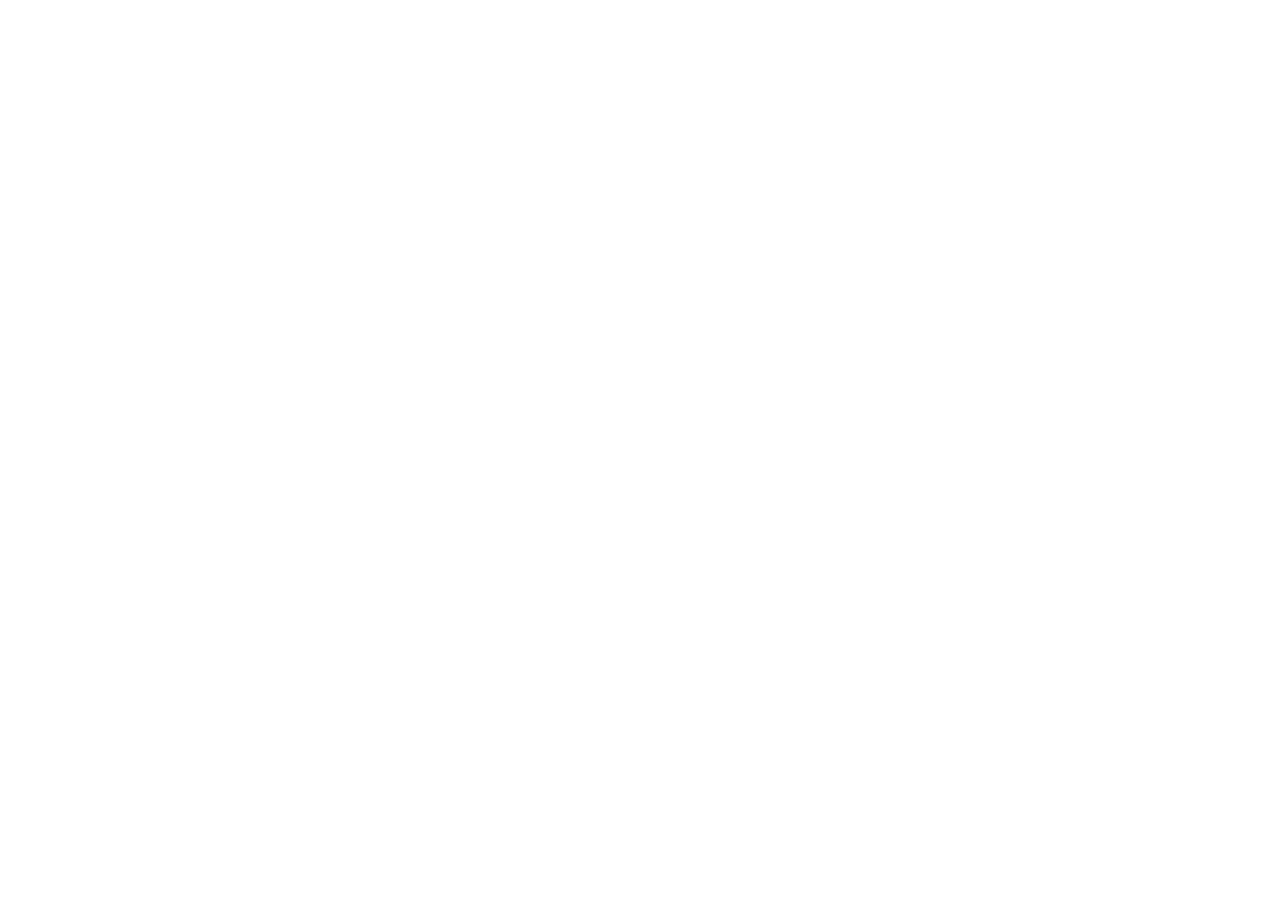
==== index.html @ ac6793e0 "Create index.html" ====
<!doctype html><html lang="zh-CN"><head><meta charset="utf-8"><meta name="viewport" content="width=device-width,initial-scale=1"><title>用户列表 - Momcozy 用户数据平台</title><link rel="stylesheet" href="styles.css"></head><body data-page="users"><div id="app"></div><script src="app.js"></script><script src="interactions.js"></script></body></html>
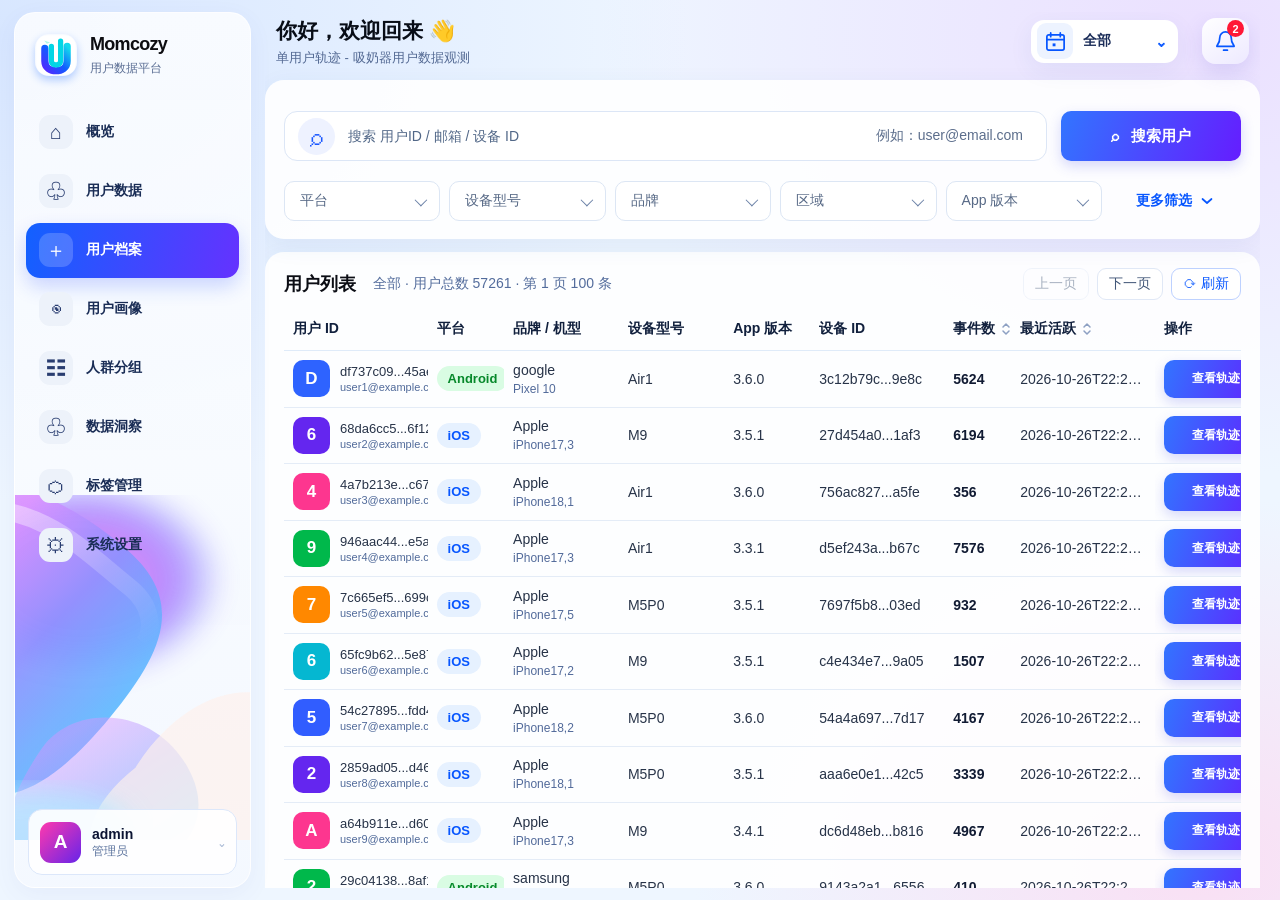
==== commit 926c18d3: "Refresh dashboard assets" ====
--- a/index.html
+++ b/index.html
@@ -1 +1 @@
-<!doctype html><html lang="zh-CN"><head><meta charset="utf-8"><meta name="viewport" content="width=device-width,initial-scale=1"><title>用户列表 - Momcozy 用户数据平台</title><link rel="stylesheet" href="styles.css"></head><body data-page="users"><div id="app"></div><script src="app.js"></script><script src="interactions.js"></script></body></html>
+<!doctype html><html lang="zh-CN"><head><meta charset="utf-8"><meta name="viewport" content="width=device-width,initial-scale=1"><title>用户列表 - Momcozy 用户数据平台</title><link rel="stylesheet" href="styles.css?v=20261124b"></head><body data-page="users"><div id="app"></div><script src="app.js?v=20261124b"></script><script src="interactions.js?v=20261124b"></script></body></html>
--- a/styles.css
+++ b/styles.css
@@ -0,0 +1,122 @@
+:root{--ink:#071545;--muted:#5b6f9d;--blue:#0756ff;--violet:#6625f8;--line:#e1eafb;--soft:#f3f7ff;--white:#fff;--green:#0dbc40;--shadow:0 7px 24px rgba(46,78,160,.07)}*{box-sizing:border-box}html{font-family:Inter,-apple-system,BlinkMacSystemFont,"PingFang SC","Microsoft YaHei",Arial,sans-serif}body{margin:0;color:var(--ink);min-width:1180px;background:radial-gradient(ellipse at 0 4%,#d7e6ff 0,transparent 38%),radial-gradient(ellipse at 94% 4%,#ebe0ff 0,transparent 36%),radial-gradient(ellipse at 94% 96%,#f9dff4 0,transparent 30%),#eef6ff;font-size:14px}button,input,select{font:inherit}button{cursor:pointer}a{color:inherit;text-decoration:none}.app-shell{display:grid;grid-template-columns:238px minmax(0,1fr);gap:12px;min-height:100vh;padding:12px 14px}.sidebar{position:relative;overflow:hidden;background:linear-gradient(180deg,rgba(255,255,255,.79),rgba(246,249,255,.77));border:1px solid rgba(255,255,255,.8);border-radius:21px;min-height:calc(100vh - 24px);display:flex;flex-direction:column;box-shadow:0 7px 25px rgba(80,92,184,.06)}.sidebar-art{position:absolute;bottom:47px;left:-22px;width:275px;height:345px;background:url(assets/sidebar-art.svg) center/cover no-repeat;pointer-events:none;opacity:.94}.brand{display:flex;align-items:center;gap:13px;padding:21px 20px 26px;position:relative;z-index:1}.brand-logo{width:42px;height:42px;border-radius:14px;box-shadow:0 4px 9px #aecaff;flex:0 0 auto}.brand strong{display:block;color:#0d0d11;font-size:18px;letter-spacing:-.7px;line-height:1.2}.brand small{display:block;color:#5b6e94;margin-top:4px;font-size:12px}.nav{position:relative;z-index:1;display:flex;flex-direction:column;gap:4px;padding:2px 11px}.nav a{height:55px;display:flex;align-items:center;gap:13px;padding:0 13px;border-radius:14px;font-weight:600;color:#1a2d56}.nav a.active{color:white;background:linear-gradient(103deg,#1261ff,#6532ff);box-shadow:0 9px 19px #274cff36}.nav-icon{width:34px;height:34px;display:grid;place-items:center;border-radius:11px;background:#edf2fa;color:#293d70;font-size:20px;font-weight:400}.active .nav-icon{background:#ffffff30;color:white}.profile{z-index:1;margin:auto 13px 12px;display:flex;align-items:center;gap:11px;background:rgba(255,255,255,.9);border:1px solid #dce7fa;border-radius:14px;padding:9px 11px;height:66px}.avatar-admin{width:41px;height:41px;border-radius:11px;background:linear-gradient(135deg,#ff39ad,#6724e9);color:white;font-weight:700;font-size:19px;display:grid;place-items:center}.profile strong{display:block;color:#0b1433;font-size:14px}.profile small{display:block;color:#58709b;margin-top:2px}.profile .caret{margin-left:auto;color:#6f8bb8}.workspace{min-width:0}.topbar{height:68px;display:flex;align-items:flex-start;justify-content:space-between;padding:6px 11px 0}.topbar h1{font-size:21px;line-height:1.25;margin:0;color:#080d17;font-weight:800}.topbar p{margin:5px 0 0;color:#536993;font-size:13px}.top-actions{display:flex;gap:24px;align-items:center}.icon-notice{position:relative;display:grid;place-items:center;width:47px;height:46px;border:0;border-radius:14px;color:#0756ff;background:linear-gradient(145deg,#fff,#ede9ff);box-shadow:0 8px 20px #7d73d933;font-size:23px}.icon-notice b{position:absolute;top:2px;right:5px;border-radius:50%;background:#ff1736;color:white;font-size:11px;min-width:17px;height:17px;display:grid;place-items:center}.top-select{height:43px;min-width:147px;background:#fff;border:0;border-radius:13px;box-shadow:var(--shadow);padding:0 15px;display:flex;align-items:center;gap:12px;color:#1b2d59;font-weight:600}.top-select .down{margin-left:auto;color:#0756ff}.calendar-ico{color:#0756ff;font-size:22px}.panel{background:rgba(255,255,255,.91);border-radius:19px;box-shadow:var(--shadow)}.primary-btn,.row-btn{border:0;background:linear-gradient(110deg,#3275ff,#651dff);color:#fff;border-radius:10px;font-weight:700;box-shadow:0 5px 13px #3d47e835}.primary-btn:hover,.row-btn:hover{filter:brightness(1.09)}.outline-btn{border:1px solid #e0e8f6;background:#fff;border-radius:9px;color:#152345;font-weight:700;height:38px;padding:0 15px}.outline-btn:hover{border-color:#2662ff;color:#0756ff}.tiny-select{height:34px;border:1px solid #dce7f7;border-radius:8px;background:#fff;padding:0 12px;color:#1a2852;min-width:90px}.tiny-select:focus,.filter-select:focus,.search-input:focus{outline:2px solid #85a9ff}.link-blue{color:#0756ff;font-weight:700;cursor:pointer}.filter-panel{padding:31px 19px 18px;margin-bottom:13px}.search-row{display:flex;gap:14px}.search-box{height:50px;display:flex;align-items:center;gap:11px;border:1px solid #dce6f6;border-radius:13px;background:#fff;flex:1;padding:0 13px}.search-lens{width:37px;height:37px;background:#eef2ff;border-radius:50%;display:grid;place-items:center;color:#1957ff;font-size:25px}.search-input{border:0;outline:0;flex:1;min-width:0;color:#1c2b50}.search-input::placeholder{color:#526888}.search-example{color:#5c6e8c;margin-right:10px;white-space:nowrap}.search-submit{width:180px;font-size:15px}.filter-row{display:grid;grid-template-columns:repeat(5,minmax(0,1fr)) 155px;gap:18px;margin-top:20px}.filter-select{height:40px;width:100%;border:1px solid #dce6f4;border-radius:10px;background:#fff;color:#576986;padding:0 15px;appearance:none;background-image:url("data:image/svg+xml,%3Csvg xmlns='http://www.w3.org/2000/svg' width='12' height='8'%3E%3Cpath d='m1 1 5 5 5-5' fill='none' stroke='%236a80a6' stroke-width='1.5'/%3E%3C/svg%3E");background-repeat:no-repeat;background-position:right 15px center}.more-filter{border:0;background:none;color:#0756ff;font-weight:700;white-space:nowrap}.extra-filters{display:none;margin-top:15px;gap:14px;align-items:center}.extra-filters.open{display:flex}.extra-filters label{color:#496087}.extra-filters input{height:36px;border:1px solid #dce6f4;border-radius:8px;padding:0 10px;width:130px}.users-panel{padding:16px 19px 10px;min-height:665px}.panel-heading{display:flex;align-items:center;gap:17px;margin-bottom:17px}.panel-heading h2{margin:0;color:#0b0d14;font-size:18px}.panel-heading span{color:#536c9c}.table-wrap{overflow-x:auto}.data-table{border-collapse:collapse;width:100%;table-layout:fixed}.data-table th{text-align:left;padding:8px 9px 12px;font-size:14px;font-weight:700;color:#11203d;white-space:nowrap;border-bottom:1px solid #dfebf9}.data-table td{padding:7px 9px;height:55px;border-bottom:1px solid #e4ecf7;color:#273348;white-space:nowrap;overflow:hidden;text-overflow:ellipsis}.data-table tbody tr:hover{background:#f8faff}.user-ident{display:flex;align-items:center;gap:10px;min-width:0}.user-avatar{width:37px;height:37px;flex:0 0 auto;border-radius:10px;color:#fff;font-size:17px;font-weight:700;display:grid;place-items:center}.user-ident .idline{overflow:hidden;text-overflow:ellipsis;font-size:13px}.user-ident small{display:block;font-size:11px;color:#506a9a;margin-top:2px;overflow:hidden;text-overflow:ellipsis}.platform-pill{display:inline-block;padding:5px 11px;border-radius:18px;font-weight:700;font-size:13px}.platform-pill.ios{background:#e6f1ff;color:#0756ff}.platform-pill.android{background:#d9fce3;color:#07892b}.brand-model small{display:block;color:#526a9a;font-size:12px;margin-top:4px}.event-count{font-weight:700;color:#111b33}.row-btn{height:38px;padding:0 21px;font-size:12px;min-width:105px}.empty{padding:30px;text-align:center;color:#6980a7}.pager{display:flex;justify-content:flex-end;align-items:center;gap:8px;padding-top:10px;color:#5b6d91}.pager button{border:1px solid #dbe6f7;background:#fff;border-radius:7px;padding:4px 9px;color:#315da6}.pager button:disabled{opacity:.4}.track-summary{display:grid;grid-template-columns:1.1fr .75fr .7fr 1fr .8fr 1.65fr 1fr;align-items:center;min-height:91px;padding:8px 20px;margin-bottom:16px}.summary-field{min-width:0;padding:0 20px;border-right:1px solid #e4eaf6}.summary-field:first-child{padding-left:7px}.summary-field:last-child{border:0;text-align:right;padding-right:0}.summary-field label{display:block;color:#182747;font-weight:700;margin-bottom:7px}.summary-field strong{display:block;overflow:hidden;text-overflow:ellipsis;white-space:nowrap}.summary-user{display:flex;align-items:center;gap:10px}.summary-user small{display:block;color:#6a7da1;margin-top:2px}.summary-date{border:1px solid #dce7fb;border-radius:8px;height:35px;width:100%;background:#fff;color:#132657;padding:0 8px;font-weight:600}.kpi-grid{display:grid;grid-template-columns:repeat(6,minmax(0,1fr));gap:15px;margin-bottom:14px}.kpi{height:114px;background:#fff;border-radius:13px;padding:17px 13px;display:flex;gap:13px;min-width:0}.kpi-icon{width:47px;height:47px;flex:0 0 auto;background:#edf3ff;border-radius:11px;color:#0756ff;display:grid;place-items:center;font-size:27px}.kpi:nth-child(3n) .kpi-icon{background:#f1eefe;color:#7924fa}.kpi:nth-child(6) .kpi-icon{background:#fff0ed;color:#fb3b34}.kpi label{display:block;font-weight:700;white-space:nowrap;font-size:12px;margin:1px 0 7px}.kpi strong{display:block;font-size:22px;color:#061242;white-space:nowrap}.kpi small{display:block;color:#7a8fb6;white-space:nowrap;margin-top:9px;font-size:12px}.rise{color:#f02920}.fall{color:#08af35}.chart-grid{display:grid;grid-template-columns:1.04fr .94fr 1.02fr;gap:15px;margin-bottom:14px}.chart-panel{height:249px;padding:12px 12px 8px;min-width:0}.chart-title{display:flex;justify-content:space-between;align-items:center;gap:8px}.chart-title h3{font-size:17px;color:#071032;margin:0;white-space:nowrap}.chart-title select,.chart-title button{height:32px;border:1px solid #dce8f9;background:#fff;border-radius:7px;color:#18346a;padding:0 8px}.chart-title .tabs{display:flex;background:#f3f6ff;border-radius:8px}.chart-title .tabs button{min-width:46px;border:0;background:none;color:#6b83a9}.chart-title .tabs button.selected{background:linear-gradient(110deg,#2870ff,#5d2bff);color:white;box-shadow:0 3px 8px #3c59eb4a}.mini-chart{height:192px;width:100%;display:block;margin-top:4px}.chart-tooltip{position:absolute;pointer-events:none;background:#fff;border-radius:9px;box-shadow:0 4px 16px #7992bd50;padding:8px 11px;color:#0b1740;font-size:12px;z-index:5;white-space:nowrap;display:none}.chart-tooltip.show{display:block}.session-list{padding:13px 14px 8px;min-height:319px}.section-bar{display:flex;align-items:center;justify-content:space-between;margin-bottom:12px}.section-bar h2{font-size:17px;margin:0}.session-filters{display:flex;align-items:center;gap:12px;font-weight:700}.session-filters select{height:32px;min-width:108px;border:1px solid #dce8f9;border-radius:7px;background:#fff;color:#7484a6;padding:0 9px}.session-table th{background:#eef4ff;border:0;padding:12px 8px;font-size:12px;color:#102350}.session-table th:first-child{border-radius:8px 0 0 8px}.session-table th:last-child{border-radius:0 8px 8px 0}.session-table td{height:36px;padding:4px 8px;font-size:12px;color:#0a1b50}.session-table .row-btn{height:27px;min-width:95px;padding:0 10px;font-size:11px}.status-pill{display:inline-block;padding:4px 9px;border-radius:6px;font-weight:700}.status-pill.good{background:#ddffe6;color:#05a934}.status-pill.warn{background:#fff1df;color:#e67500}.status-pill.bad{background:#ffebeb;color:#f52331}.session-top{display:flex;justify-content:space-between;align-items:flex-start;padding:3px 4px 0;height:71px}.session-top h1{font-size:23px;margin:0;color:#090c17}.session-top h1 em{font-size:13px;color:#0756ff;font-style:normal;background:#e9f0ff;padding:3px 5px;border-radius:4px;vertical-align:4px}.session-top p{font-size:14px;color:#0b1e4f;margin:7px 0 0}.session-user{display:flex;align-items:center;gap:10px}.session-user label{display:block;font-size:12px;margin-bottom:5px}.session-user strong{display:block;color:#0a0d17}.session-user small{display:block;color:#667da5}.session-meta{display:grid;grid-template-columns:1.05fr .7fr 1.7fr 1.7fr .8fr .8fr 1.4fr 3fr;align-items:center;min-height:66px;padding:7px 11px;margin-bottom:12px}.meta-cell{border-right:1px solid #e4ebf8;padding:0 18px;min-width:0}.meta-cell:first-child{padding-left:0}.meta-cell label{display:block;font-weight:700;font-size:12px;margin-bottom:4px}.meta-cell strong{white-space:nowrap;font-size:13px}.meta-cell .blue-text{color:#0756ff;font-size:17px}.meta-actions{display:flex;gap:10px;justify-content:flex-end;padding-left:12px}.meta-actions .primary-btn{height:40px;padding:0 20px;white-space:nowrap}.meta-actions .outline-btn{white-space:nowrap;height:40px}.metric-strip{display:grid;grid-template-columns:1fr 1fr 1.28fr 1.55fr 1.55fr .85fr .85fr .75fr;gap:8px;padding:7px;margin-bottom:10px}.metric{border:1px solid #e4ecfa;border-radius:11px;min-height:68px;padding:9px 8px;display:flex;align-items:center;gap:8px;white-space:nowrap;overflow:hidden}.metric-icon{height:38px;width:38px;flex:0 0 auto;border-radius:8px;background:#eef3ff;color:#0756ff;display:grid;place-items:center;font-size:23px}.metric:nth-child(4) .metric-icon{color:#6f25ff;background:#f4eeff}.metric:nth-child(5) .metric-icon{color:#ff7a0c;background:#fff2e8}.metric label{display:block;font-weight:700;font-size:11px;color:#111b37;margin-bottom:5px}.metric strong{font-size:22px;color:#0756ff}.metric small{font-size:12px;color:#162751}.metric .metric-sub{font-size:11px;color:#0756ff}.analysis-layout{display:grid;grid-template-columns:minmax(0,1fr) 268px;gap:12px}.analysis-main{min-width:0}.detail-chart{padding:12px 13px 8px;margin-bottom:10px;height:300px;overflow:hidden}.detail-chart.lower{height:420px}.detail-header{display:flex;align-items:center;gap:15px;min-height:35px}.detail-header h2{font-size:18px;color:#0b0c16;white-space:nowrap;margin:0}.detail-legend{display:flex;align-items:center;gap:13px;margin-left:auto;color:#283d75;font-size:12px;white-space:nowrap}.legend-dot{width:8px;height:8px;display:inline-block;border-radius:50%;margin-right:4px}.detail-tools{display:flex;gap:7px}.detail-tools button,.detail-tools select{border:1px solid #e1eaf7;background:#fff;border-radius:7px;height:33px;color:#233860;padding:0 9px}.detail-svg{width:100%;height:252px;display:block}.lower .detail-svg{height:365px}.event-pane{padding:10px 11px;min-height:730px;overflow:hidden}.event-pane h2{font-size:17px;margin:0 0 11px;color:#080a13;display:flex;justify-content:space-between}.event-pane h2 button{border:0;background:none;color:#1c3265;font-size:19px}.event-type{display:inline-block;background:#fff1e3;border-radius:6px;padding:5px 9px;font-weight:700;color:#2b261f;margin-bottom:7px}.event-type:before{content:'●';color:#ff7c00;margin-right:7px}.event-info{display:grid;grid-template-columns:79px minmax(0,1fr);gap:6px 7px;font-size:12px;padding:3px 6px 12px;border-bottom:1px solid #e5edfa}.event-info dt{font-weight:700;color:#304772}.event-info dd{margin:0;overflow:hidden;text-overflow:ellipsis;white-space:nowrap}.event-side{margin-top:10px;border:1px solid #dce8f7;border-radius:8px;overflow:hidden}.event-side h3{margin:0;padding:7px 11px;font-size:13px;color:#0756ff;background:#dff5ff}.event-side.right h3{color:#f07500;background:#fff0e1}.event-side div{display:flex;justify-content:space-between;padding:6px 10px;border-top:1px solid #e9eef7;font-size:12px}.event-side div span{font-weight:700}.event-side mark{color:#00a632;background:#ddffe6;border-radius:4px;padding:1px 5px}.full-log{width:100%;height:38px;background:white;border:1px solid #0756ff;color:#0756ff;font-weight:700;border-radius:8px;margin-top:10px}.toast{position:fixed;bottom:24px;right:25px;color:white;background:#14255b;padding:11px 18px;border-radius:9px;box-shadow:0 8px 20px #17235345;z-index:20}.modal-backdrop{position:fixed;inset:0;background:#111e4d70;display:flex;align-items:center;justify-content:center;z-index:30}.modal{width:min(700px,90vw);max-height:80vh;overflow:auto;border-radius:17px;background:white;box-shadow:0 20px 60px #15204850;padding:24px}.modal h2{margin:0 0 16px}.modal pre{white-space:pre-wrap;font-size:12px;color:#263c6e;background:#f2f6ff;padding:14px;border-radius:10px}.modal-close{float:right;border:0;background:#edf2ff;border-radius:6px;width:28px;height:28px}.hidden{display:none!important}@media(max-width:1390px){.app-shell{grid-template-columns:215px minmax(0,1fr)}.filter-row{gap:9px;grid-template-columns:repeat(5,minmax(0,1fr)) 130px}.kpi-grid{gap:8px}.kpi{padding:12px 8px;gap:8px}.kpi-icon{width:38px;height:38px}.kpi strong{font-size:19px}.chart-grid{gap:8px}.chart-title h3{font-size:14px}.session-meta{grid-template-columns:1fr .6fr 1.4fr 1.4fr .65fr .65fr 1fr 2.7fr}.meta-cell{padding:0 9px}.metric-strip{gap:4px}.metric{gap:3px;padding:7px 4px}.metric-icon{width:29px;height:32px}.metric strong{font-size:18px}}@media(max-width:1200px){body{min-width:1000px}.app-shell{grid-template-columns:190px minmax(0,1fr);padding:8px}.sidebar{min-height:calc(100vh - 16px)}.nav a{gap:7px;padding:0 8px}.brand{padding-left:12px}.track-summary{overflow-x:auto}.summary-field{padding:0 8px}.analysis-layout{grid-template-columns:minmax(0,1fr) 245px}.detail-legend{gap:5px;font-size:10px}.event-pane{padding:8px}.data-table{min-width:1200px}.session-table{min-width:1250px}.metric-strip{overflow-x:auto;grid-template-columns:repeat(8,minmax(125px,1fr))}}
+body[data-page="users"] .panel-heading{margin-bottom:12px}body[data-page="users"] .users-table td{height:56.5px}body[data-page="users"] .pager{display:none}body[data-page="track"] .track-summary{margin-top:15px}body[data-page="session"] .session-meta{min-height:60px}body[data-page="session"] .metric-strip{padding:5px}body[data-page="session"] .metric{min-height:65px}
+body[data-page="track"] .session-list .section-bar{margin-bottom:5px}
+body[data-page="session"] .event-info{margin:0}
+body[data-page="session"] .event-side h3{padding:6px 11px}body[data-page="session"] .event-side div{padding:4px 10px}
+body[data-page="track"] .app-shell{grid-template-columns:224px minmax(0,1fr);gap:22px}body[data-page="track"] .topbar{padding-left:1px}body[data-page="track"] .top-select{min-width:163px}body[data-page="track"] .top-actions{gap:30px}body[data-page="session"] .app-shell{grid-template-columns:222px minmax(0,1fr);gap:16px;padding:12px 16px 12px 8px}
+body[data-page="users"] .app-shell{grid-template-columns:237px minmax(0,1fr);gap:14px;padding-right:20px}body[data-page="track"] .app-shell{padding-right:29px}body[data-page="session"] .session-meta{height:61px;min-height:61px;margin-bottom:11px;padding:4px 11px}body[data-page="session"] .metric-strip{height:76px;padding:4px}body[data-page="session"] .metric{height:68px;min-height:0}
+/* Interactive time range control */
+.topbar{position:relative;z-index:10}.date-control{position:relative;display:flex;align-items:center;height:43px;min-width:147px;max-width:390px;padding:0 8px 0 6px;border-radius:13px;background:#fff;box-shadow:var(--shadow);color:#1b2d59}.date-icon-button{width:36px;height:36px;flex:0 0 36px;display:grid;place-items:center;border:0;border-radius:9px;background:#edf3ff;color:#0756ff}.date-icon-button:hover,.date-icon-button[aria-expanded="true"]{background:#dae8ff}.date-icon-button svg{width:23px;height:23px}.date-current{display:flex;align-items:center;gap:13px;min-width:0;flex:1;height:100%;border:0;background:transparent;color:#1b2d59;font-weight:700;padding:0 5px 0 10px;text-align:left}.date-status{overflow:hidden;text-overflow:ellipsis;white-space:nowrap}.date-chevron{margin-left:auto;color:#0756ff;font-size:18px;line-height:1}.date-control.is-custom{min-width:350px}.date-popover{position:absolute;right:0;top:calc(100% + 9px);width:320px;padding:11px;background:#fff;border:1px solid #dce7fb;border-radius:14px;box-shadow:0 16px 42px #31488738;z-index:60}.date-menu-title{font-weight:800;color:#172a55;padding:7px 10px 10px;border-bottom:1px solid #e9effa;margin-bottom:5px}.date-option{width:100%;display:flex;justify-content:space-between;align-items:center;text-align:left;border:0;background:#fff;border-radius:8px;padding:11px 10px;color:#23375d}.date-option:hover,.date-option.selected{background:#edf3ff;color:#0756ff}.option-check{opacity:0;font-weight:800}.date-option.selected .option-check{opacity:1}.date-custom{border-top:1px solid #e9effa;margin-top:7px;padding:11px 8px 4px}.date-custom label{display:block;color:#50658d;font-weight:700;font-size:12px;margin-bottom:10px}.date-custom input{display:block;width:100%;height:38px;margin-top:5px;border:1px solid #d7e3f7;border-radius:8px;background:#fff;color:#14264f;padding:0 9px;font-size:13px}.date-custom input:focus{outline:2px solid #9bb8ff;border-color:#3771ff}.date-error{margin:4px 0 9px;color:#df3140;font-size:12px}.date-custom-actions{display:flex;justify-content:flex-end;gap:8px}.date-custom-actions button{height:34px;min-width:63px}.notice-list{display:grid;gap:10px;margin-bottom:15px}.notice-list>div{background:#f4f7ff;border:1px solid #e1eafb;padding:12px;border-radius:10px}.notice-list strong{color:#0c1d48}.notice-list p{margin:5px 0 8px;color:#52678e}.notice-list a{color:#0756ff;font-weight:700}.chart-note{position:absolute;bottom:6px;left:50%;transform:translateX(-50%);padding:3px 7px;border-radius:5px;background:#eef3ff;color:#516b9d;font-size:10px;white-space:nowrap}.chart-panel{position:relative}.event-selected{outline:2px solid #5e80ff;outline-offset:-2px;transition:outline-color .8s}
+.icon-notice svg{width:23px;height:23px}
+/* Keep navigation fixed while the workspace scrolls independently. */
+html,body{height:100%;overflow:hidden}.app-shell{height:100vh;min-height:0;overflow:hidden}.sidebar{height:100%;min-height:0}.workspace{height:100%;min-height:0;overflow-y:auto;overflow-x:hidden;overscroll-behavior:contain}
+/* Preserve the detailed chart's desktop geometry on narrow windows. */
+body[data-page="session"] .workspace{overflow-x:auto}body[data-page="session"] .workspace>*{min-width:1449px}
+/* The three chart tooltips share the hovered Session index. */
+.static-tip{display:none}.sync-crosshair{position:absolute;width:0;border-left:1px dashed #5f7fbc;pointer-events:none;z-index:2}.sync-chart-tip{position:absolute;z-index:4;pointer-events:none;background:#fff;border:1px solid #edf1f8;border-radius:8px;padding:8px 10px;box-shadow:0 5px 16px #758bb144;color:#0e1a40;font-size:11px;white-space:nowrap}.sync-chart-tip strong{display:block;margin-bottom:6px;color:#08143a}.sync-tip-row{display:flex;align-items:center;gap:5px;line-height:17px}.sync-tip-row i{display:block;width:7px;height:7px;flex:0 0 7px;border-radius:2px}.sync-tip-row span{flex:1}.sync-tip-row b{font-weight:700;margin-left:7px}
+.chart-panel svg.mini-chart{cursor:pointer}.sync-chart-tip small{display:block;margin-top:6px;padding-top:5px;border-top:1px solid #ecf0f7;color:#0756ff;font-size:10px;font-weight:700}
+.milk-legend{position:absolute;top:56px;right:13px;display:flex;align-items:center;gap:10px;z-index:2;white-space:nowrap;color:#536b9d;font-size:10px;font-weight:600;pointer-events:none}.milk-legend span{display:inline-flex;align-items:center;gap:4px;transition:opacity .15s}.milk-legend span.muted{opacity:.32}.milk-legend i{width:7px;height:7px;border-radius:50%;display:inline-block}.milk-legend [data-series="left"] i{background:#0756ff}.milk-legend [data-series="right"] i{background:#6c23ff}.milk-legend [data-series="total"] i{background:#f52ed5}
+.sync-chart-tip small{white-space:normal;overflow-wrap:anywhere;line-height:1.3}
+/* Single-user time range nested under the global time range. */
+body[data-page="track"] .track-summary{position:relative;z-index:11;overflow:visible}.track-date-control{position:relative;min-width:0}.track-date-button{width:100%;height:35px;display:flex;align-items:center;gap:8px;min-width:0;padding:0 9px;border:1px solid #dce7fb;border-radius:8px;background:#fff;color:#142958;font-weight:700;text-align:left}.track-date-button:hover,.track-date-button[aria-expanded="true"]{border-color:#4d7bff}.track-date-calendar{color:#0756ff;font-size:17px;line-height:1}.track-date-status{flex:1;min-width:0;overflow:hidden;text-overflow:ellipsis;white-space:nowrap;font-size:12px}.track-date-arrow{color:#5277b4;font-size:15px}.track-date-popover{position:absolute;right:0;top:calc(100% + 8px);width:320px;padding:10px;background:#fff;border:1px solid #dce7fb;border-radius:13px;box-shadow:0 16px 38px #31488738;z-index:70}.track-parent-note{margin:4px 10px 7px;color:#7183a3;font-size:11px;line-height:1.4}.track-custom{border-top:1px solid #e9effa;margin-top:7px;padding:11px 8px 4px}.track-custom label{display:block;color:#50658d;font-weight:700;font-size:12px;margin-bottom:10px}.track-custom input{display:block;width:100%;height:38px;margin-top:5px;border:1px solid #d7e3f7;border-radius:8px;background:#fff;color:#14264f;padding:0 9px;font-size:13px}.track-custom input:focus{outline:2px solid #9bb8ff;border-color:#3771ff}
+/* The single-user dashboard stays in place while its Session rows scroll. */
+body[data-page="track"] .workspace{display:flex;flex-direction:column;overflow:hidden}
+body[data-page="track"] .workspace>.topbar,body[data-page="track"] .workspace>.track-summary,body[data-page="track"] .workspace>.kpi-grid,body[data-page="track"] .workspace>.chart-grid{flex:0 0 auto}
+body[data-page="track"] .session-list{display:flex;flex-direction:column;flex:1 1 auto;min-height:0;overflow:hidden}
+body[data-page="track"] .session-list .section-bar{flex:0 0 auto}
+body[data-page="track"] .session-scroll{flex:1 1 auto;min-height:0;overflow:auto;overscroll-behavior:contain;scrollbar-gutter:stable}
+body[data-page="track"] .session-table thead{position:sticky;top:0;z-index:2}
+body[data-page="track"] .session-table th{background:#eef4ff}
+.session-pager{flex:0 0 auto;display:flex;justify-content:space-between;align-items:center;gap:12px;border-top:1px solid #e7eef9;padding:7px 5px 1px;color:#61749a;font-size:12px}
+@media(max-height:720px){body[data-page="track"] .workspace{overflow-y:auto}body[data-page="track"] .session-list{flex:0 0 auto;height:250px}}
+/* Keep the global date menu above the user summary and KPI cards. */
+body[data-page="track"] .topbar{position:relative;z-index:30}
+/* Preserve both analysis charts' SVG proportions so labels and strokes stay natural. */
+body[data-page="session"] .detail-chart,body[data-page="session"] .detail-chart.lower{height:auto;min-height:0}
+body[data-page="session"] .detail-chart .detail-svg{display:block;width:100%;height:auto;aspect-ratio:1000 / 280}
+body[data-page="session"] .detail-chart.lower .detail-svg{aspect-ratio:1000 / 320}
+body[data-page="session"] .event-pane{align-self:start;min-height:0}
+body[data-page="session"] .detail-header{position:relative;z-index:3}
+/* Detail inspectors appear only while a chart is hovered. */
+body[data-page="session"] .static-detail-hover{display:none}
+body[data-page="session"] .detail-hover-layer{pointer-events:none}
+body[data-page="session"] .detail-hover-guide{stroke:#526b96;stroke-width:.7;stroke-dasharray:4 5;opacity:.38}
+/* Session summary: show the three milk volumes together and give both flow values equal emphasis. */
+body[data-page="session"] .metric-strip{grid-template-columns:max-content minmax(165px,1.1fr) repeat(2,minmax(235px,1.62fr)) minmax(125px,.86fr) repeat(3,minmax(125px,.86fr));overflow-x:auto}
+body[data-page="session"] .metric-volume{padding-right:14px}
+
+/* User list pagination lives beside the list summary. */
+body[data-page="users"] .users-heading{justify-content:space-between;gap:16px}
+body[data-page="users"] .users-heading-copy{display:flex;align-items:center;gap:17px;min-width:0;flex:1}
+body[data-page="users"] .users-heading-copy h2{flex:none}
+body[data-page="users"] #user-count{min-width:0;line-height:1.4;overflow-wrap:anywhere}
+body[data-page="users"] .users-heading-actions{display:flex;align-items:center;gap:8px;flex:none;margin-left:auto}
+body[data-page="users"] .users-heading-actions .outline-btn{height:32px;padding:0 11px;font-weight:500;color:#425778}
+body[data-page="users"] .users-heading-actions .outline-btn:disabled{opacity:.45;cursor:default}
+body[data-page="users"] .users-heading-actions .refresh-users{color:#0756ff;border-color:#bdd1ff}
+body[data-page="session"] .metric-content{min-width:0;display:block}
+body[data-page="session"] .metric-values{display:flex;align-items:baseline;gap:7px;white-space:nowrap}
+body[data-page="session"] .metric-values>span{display:inline-flex;align-items:baseline;gap:3px;color:#526991;font-size:11px;font-weight:600}
+body[data-page="session"] .metric-values i{width:1px;height:15px;align-self:center;background:#dce6f7}
+body[data-page="session"] .metric-values strong{color:#0756ff;font-size:21px;line-height:1.05;font-weight:800}
+body[data-page="session"] .metric-values small{font-size:10px;color:#233962;font-weight:500}
+body[data-page="session"] .metric-flow .metric-values{gap:8px}
+body[data-page="session"] .metric-flow .metric-values strong{font-size:21px}
+
+body[data-page="session"] .metric-strip .metric:nth-child(2) strong{font-size:19px}
+
+body[data-page="session"] .session-identity{display:flex;align-items:center;gap:18px;white-space:nowrap}
+body[data-page="session"] .session-identity b{font-weight:500}
+
+/* Keep session identifiers and technical values lighter than the page heading. */
+body[data-page="session"] .session-identity,
+body[data-page="session"] .session-identity b{font-weight:400}
+body[data-page="session"] .session-meta .meta-cell:nth-child(3) strong,
+body[data-page="session"] .session-meta .meta-cell:nth-child(4) strong,
+body[data-page="session"] .session-meta .meta-cell:nth-child(5) strong,
+body[data-page="session"] .session-meta .meta-cell:nth-child(6) strong{font-weight:500}
+
+body[data-page="session"] .legend-range{display:inline-block;width:12px;height:8px;margin-right:5px;background:linear-gradient(to bottom,#00bd65 0 38%,#ddecff 38% 62%,#0756ff 62%);border:1px solid #a8c9f7;border-radius:2px}
+body[data-page="session"] .event-type.is-anomaly{background:#fff0f0;color:#c62535}
+body[data-page="session"] .event-type.is-anomaly:before{color:#ed3e4e}
+body[data-page="session"] .event-side mark.leak-severe{background:#ffe5e7;color:#da2539}
+body[data-page="track"] .session-filters{gap:8px;flex-wrap:wrap;justify-content:flex-end}
+body[data-page="track"] .session-filters select{min-width:96px}
+
+.more-filter{display:inline-flex;align-items:center;justify-content:center;gap:7px}
+.more-filter-chevron{display:block;flex:0 0 16px;width:16px;height:16px;transition:transform .18s ease}
+.more-filter[aria-expanded="true"] .more-filter-chevron{transform:rotate(180deg)}
+.sync-point{position:absolute;z-index:3;width:7px;height:7px;border:1px solid #fff;border-radius:50%;box-shadow:0 0 0 1px #ffffff80;transform:translate(-50%,-50%);pointer-events:none}
+.sort-button{display:inline-flex;align-items:center;gap:5px;padding:0;border:0;background:transparent;color:inherit;font-size:inherit;font-weight:inherit;white-space:nowrap}
+.sort-button:hover,.sort-button[data-order="asc"],.sort-button[data-order="desc"]{color:#0756ff}
+.sort-button:focus-visible{outline:2px solid #4d83ff;outline-offset:3px;border-radius:3px}
+.sort-icon{display:block;flex:0 0 12px}
+.sort-icon path{fill:none;stroke:#8da0c3;stroke-width:1.5;stroke-linecap:round;stroke-linejoin:round}
+.sort-button[data-order="asc"] .sort-up,.sort-button[data-order="desc"] .sort-down{stroke:#0756ff;stroke-width:2}
+body[data-page="track"] .session-export{height:34px;padding:0 13px;white-space:nowrap;font-size:12px}
+body[data-page="track"] .session-select-cell{padding-left:8px;padding-right:4px;text-align:center}
+body[data-page="track"] .session-select-cell input{width:15px;height:15px;accent-color:#245eff;cursor:pointer;vertical-align:middle}
+body[data-page="track"] .session-table tbody tr.is-selected{background:#eef4ff}
+body[data-page="users"] .event-count-filter{display:flex;align-items:center;gap:8px;color:#496087;white-space:nowrap}
+body[data-page="users"] .event-count-filter select{height:36px;width:58px;border:1px solid #dce6f4;border-radius:8px;background:#fff;color:#233860;padding:0 8px}
+body[data-page="users"] .event-count-filter input{width:112px}
+body[data-page="users"] .event-count-filter select:focus-visible,body[data-page="users"] .event-count-filter input:focus-visible{outline:2px solid #85a9ff;outline-offset:1px}
+body[data-page="session"] .session-meta{grid-template-columns:1.05fr .7fr 1.7fr 1.7fr .8fr .8fr 3.2fr}
+@media(max-width:1390px){body[data-page="session"] .session-meta{grid-template-columns:1fr .6fr 1.4fr 1.4fr .65fr .65fr 2.7fr}}
+.filter-panel{position:relative;z-index:5;overflow:visible}
+.filter-dropdown{position:relative;min-width:0}
+.filter-native-select{position:absolute!important;width:1px!important;height:1px!important;opacity:0;pointer-events:none}
+.filter-dropdown-button{display:flex;align-items:center;width:100%;height:40px;padding:0 15px;border:1px solid #dce6f4;border-radius:10px;background:#fff;color:#576986;font:inherit;text-align:left;white-space:nowrap;cursor:pointer}
+.filter-dropdown-button:after{content:"";width:8px;height:8px;margin-left:auto;border-right:1.5px solid #6a80a6;border-bottom:1.5px solid #6a80a6;transform:rotate(45deg) translateY(-2px)}
+.filter-dropdown-button:hover,.filter-dropdown.open .filter-dropdown-button{border-color:#6797ff}
+.filter-dropdown-button:focus-visible,.filter-dropdown-option:focus-visible{outline:2px solid #2870ff;outline-offset:2px}
+.filter-dropdown-menu{display:none;position:absolute;top:calc(100% + 6px);left:0;right:0;min-width:max-content;padding:5px;background:#fff;border:1px solid #dce6f4;border-radius:10px;box-shadow:0 12px 28px #263f7c29;z-index:30}
+.filter-dropdown.open .filter-dropdown-menu{display:block}
+.filter-dropdown-option{display:block;width:100%;padding:9px 11px;border:0;border-radius:7px;background:#fff;color:#22385f;font:inherit;text-align:left;white-space:nowrap;cursor:pointer}
+.filter-dropdown-option:hover,.filter-dropdown-option.selected{background:#edf3ff;color:#0756ff}
+
+body[data-page="track"] .kpi-grid{grid-template-columns:repeat(5,minmax(0,1fr))}
+
+body[data-page="session"] .metric-strip{grid-template-columns:max-content minmax(165px,1fr) repeat(2,minmax(235px,1.5fr)) repeat(2,minmax(190px,1.2fr)) minmax(125px,.8fr)}
+
+.session-top .session-time-badge{display:inline-block;padding:3px 5px;border-radius:4px;vertical-align:4px;font-size:13px;color:#08783c;background:#def8e8;white-space:nowrap}
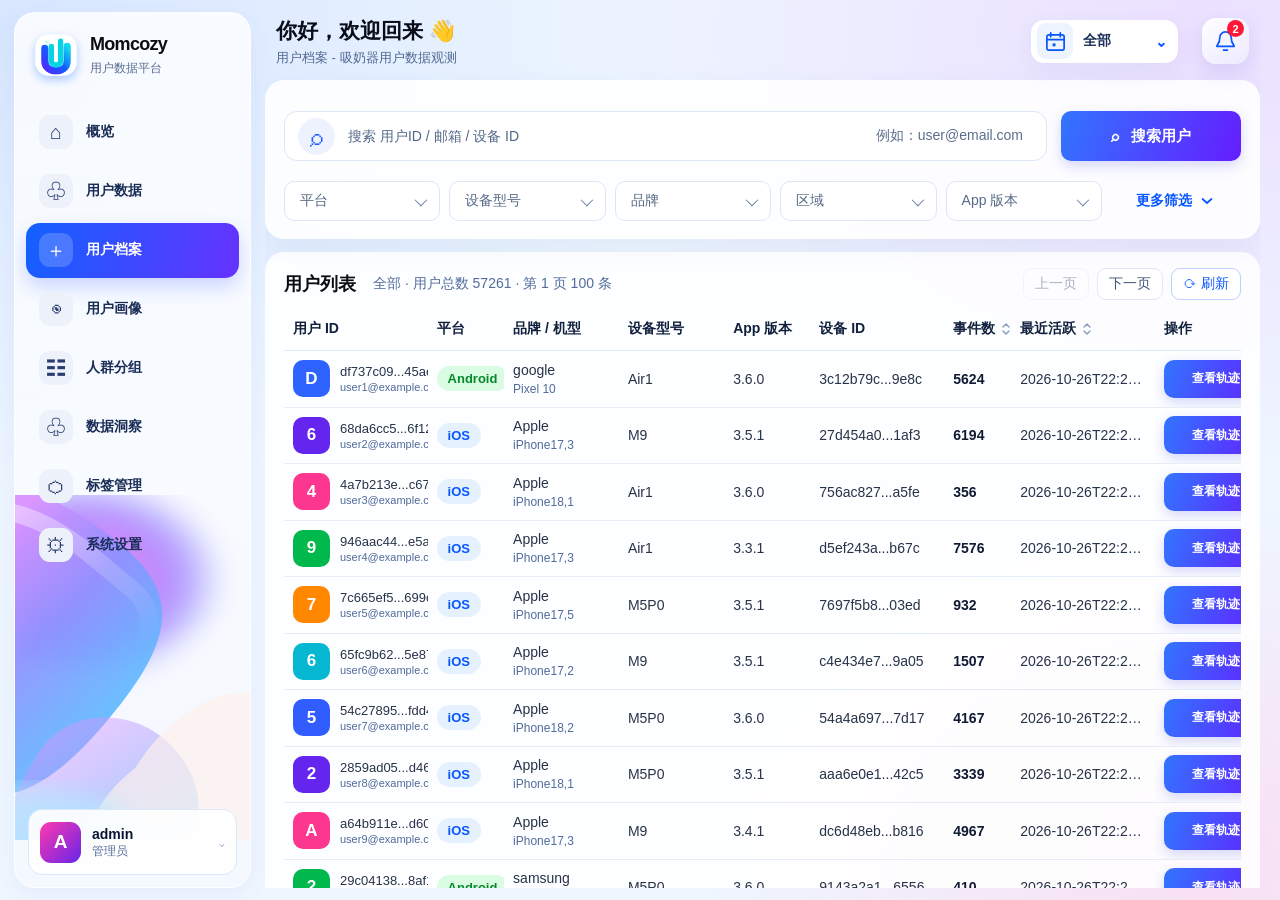
==== commit fac042e4: "Keep dashboard navigation on the same release" ====
--- a/index.html
+++ b/index.html
@@ -1 +1 @@
-<!doctype html><html lang="zh-CN"><head><meta charset="utf-8"><meta name="viewport" content="width=device-width,initial-scale=1"><title>用户列表 - Momcozy 用户数据平台</title><link rel="stylesheet" href="styles.css?v=20261124b"></head><body data-page="users"><div id="app"></div><script src="app.js?v=20261124b"></script><script src="interactions.js?v=20261124b"></script></body></html>
+<!doctype html><html lang="zh-CN"><head><meta charset="utf-8"><meta name="viewport" content="width=device-width,initial-scale=1"><title>用户列表 - Momcozy 用户数据平台</title><link rel="stylesheet" href="styles.css?v=479a67ed4de1"></head><body data-page="users"><div id="app"></div><script src="app.js?v=479a67ed4de1"></script><script src="interactions.js?v=479a67ed4de1"></script></body></html>
